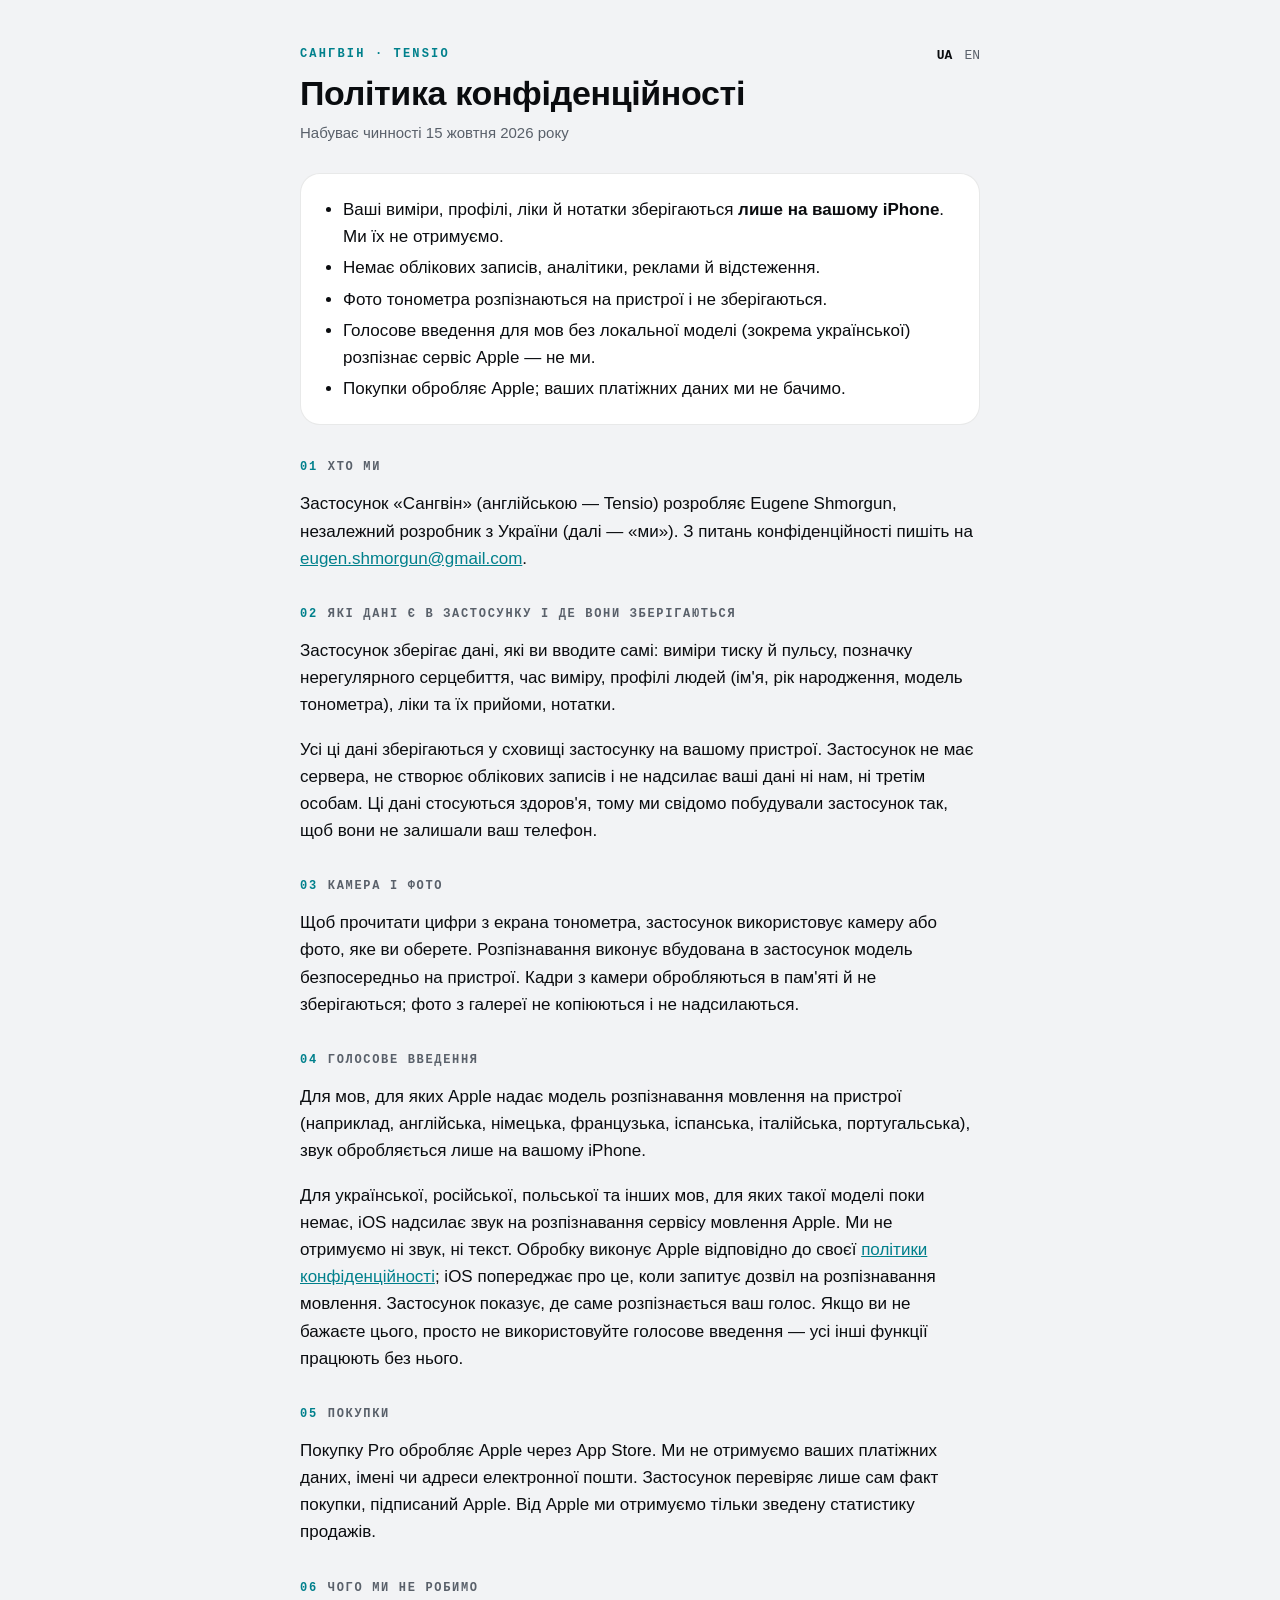
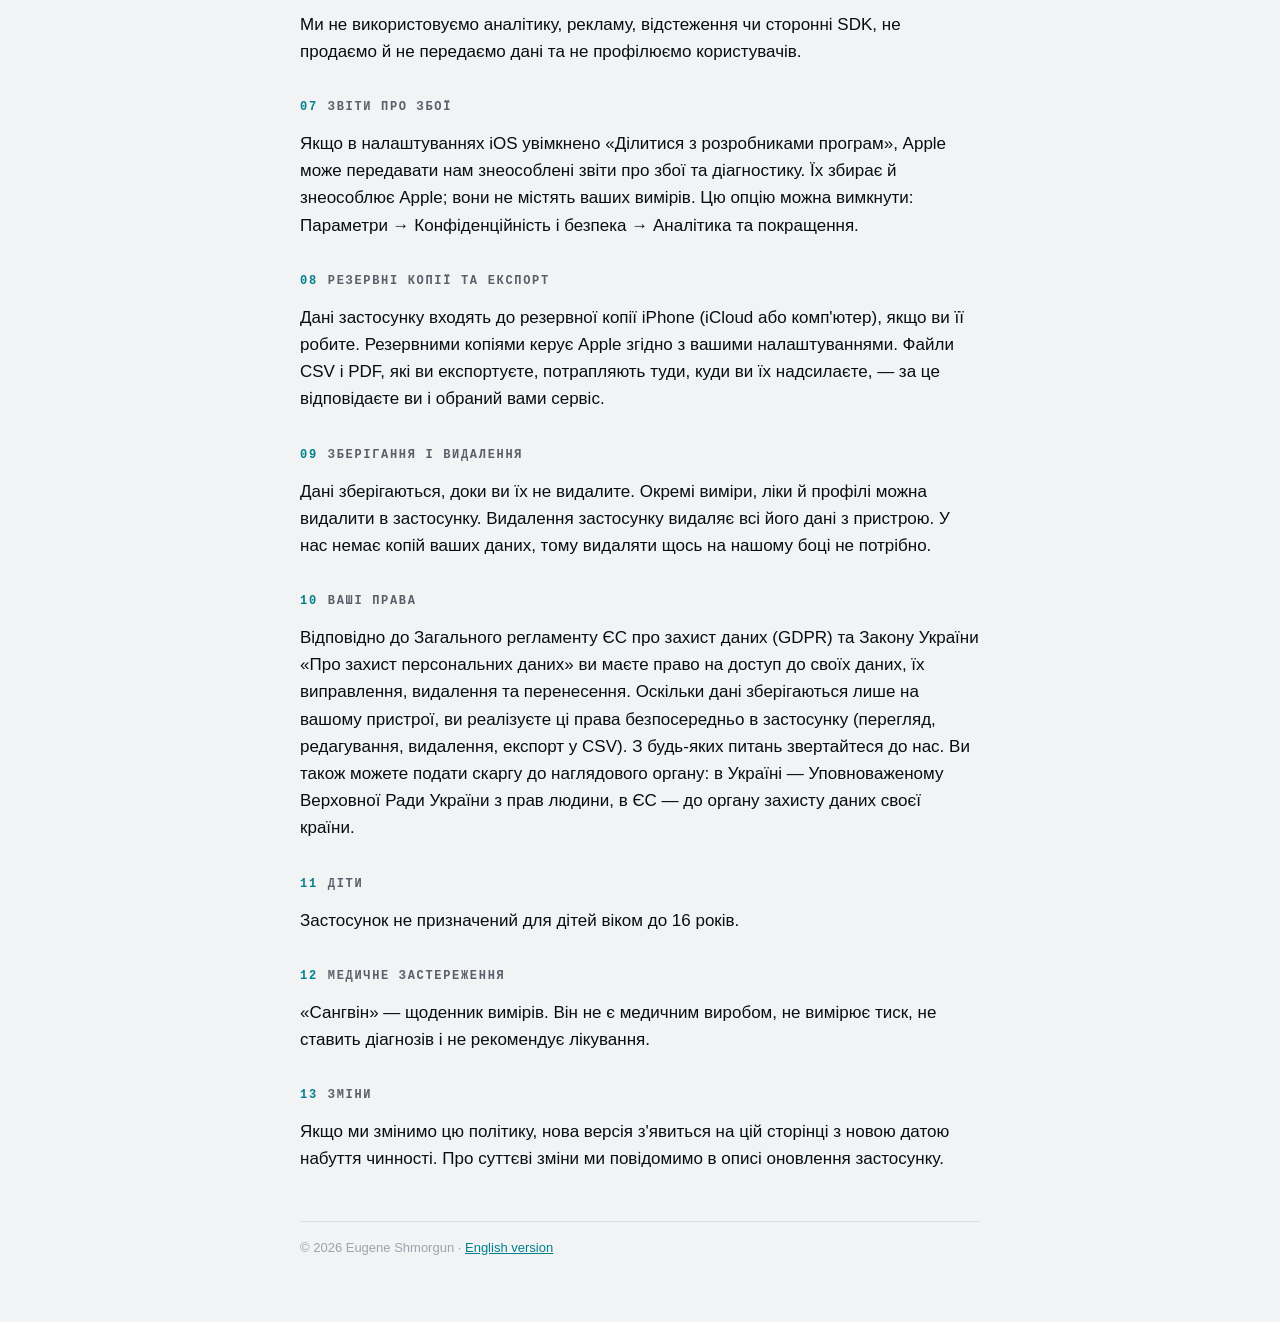
==== privacy/index.html @ ed6d034b "Privacy policy and support pages" ====
<!doctype html>
<html lang="uk">
<head>
  <meta charset="utf-8">
  <meta name="viewport" content="width=device-width, initial-scale=1">
  <title>Політика конфіденційності — Сангвін</title>
  <meta name="description" content="Як застосунок Сангвін (Tensio) поводиться з вашими даними: виміри зберігаються лише на вашому iPhone.">
  <link rel="alternate" hreflang="en" href="en.html">
  <link rel="stylesheet" href="../style.css">
</head>
<body>
<main>
  <nav class="lang"><a href="index.html" aria-current="page">UA</a><a href="en.html">EN</a></nav>
  <div class="eyebrow">Сангвін · Tensio</div>
  <h1>Політика конфіденційності</h1>
  <p class="meta">Набуває чинності 15 жовтня 2026 року</p>

  <div class="summary">
    <ul>
      <li>Ваші виміри, профілі, ліки й нотатки зберігаються <strong>лише на вашому iPhone</strong>. Ми їх не отримуємо.</li>
      <li>Немає облікових записів, аналітики, реклами й відстеження.</li>
      <li>Фото тонометра розпізнаються на пристрої і не зберігаються.</li>
      <li>Голосове введення для мов без локальної моделі (зокрема української) розпізнає сервіс Apple — не ми.</li>
      <li>Покупки обробляє Apple; ваших платіжних даних ми не бачимо.</li>
    </ul>
  </div>

  <h2><span class="n">01</span> Хто ми</h2>
  <p>Застосунок «Сангвін» (англійською — Tensio) розробляє Eugene Shmorgun, незалежний розробник з України (далі — «ми»). З питань конфіденційності пишіть на <a href="mailto:eugen.shmorgun@gmail.com">eugen.shmorgun@gmail.com</a>.</p>

  <h2><span class="n">02</span> Які дані є в застосунку і де вони зберігаються</h2>
  <p>Застосунок зберігає дані, які ви вводите самі: виміри тиску й пульсу, позначку нерегулярного серцебиття, час виміру, профілі людей (ім'я, рік народження, модель тонометра), ліки та їх прийоми, нотатки.</p>
  <p>Усі ці дані зберігаються у сховищі застосунку на вашому пристрої. Застосунок не має сервера, не створює облікових записів і не надсилає ваші дані ні нам, ні третім особам. Ці дані стосуються здоров'я, тому ми свідомо побудували застосунок так, щоб вони не залишали ваш телефон.</p>

  <h2><span class="n">03</span> Камера і фото</h2>
  <p>Щоб прочитати цифри з екрана тонометра, застосунок використовує камеру або фото, яке ви оберете. Розпізнавання виконує вбудована в застосунок модель безпосередньо на пристрої. Кадри з камери обробляються в пам'яті й не зберігаються; фото з галереї не копіюються і не надсилаються.</p>

  <h2><span class="n">04</span> Голосове введення</h2>
  <p>Для мов, для яких Apple надає модель розпізнавання мовлення на пристрої (наприклад, англійська, німецька, французька, іспанська, італійська, португальська), звук обробляється лише на вашому iPhone.</p>
  <p>Для української, російської, польської та інших мов, для яких такої моделі поки немає, iOS надсилає звук на розпізнавання сервісу мовлення Apple. Ми не отримуємо ні звук, ні текст. Обробку виконує Apple відповідно до своєї <a href="https://www.apple.com/legal/privacy/">політики конфіденційності</a>; iOS попереджає про це, коли запитує дозвіл на розпізнавання мовлення. Застосунок показує, де саме розпізнається ваш голос. Якщо ви не бажаєте цього, просто не використовуйте голосове введення — усі інші функції працюють без нього.</p>

  <h2><span class="n">05</span> Покупки</h2>
  <p>Покупку Pro обробляє Apple через App Store. Ми не отримуємо ваших платіжних даних, імені чи адреси електронної пошти. Застосунок перевіряє лише сам факт покупки, підписаний Apple. Від Apple ми отримуємо тільки зведену статистику продажів.</p>

  <h2><span class="n">06</span> Чого ми не робимо</h2>
  <p>Ми не використовуємо аналітику, рекламу, відстеження чи сторонні SDK, не продаємо й не передаємо дані та не профілюємо користувачів.</p>

  <h2><span class="n">07</span> Звіти про збої</h2>
  <p>Якщо в налаштуваннях iOS увімкнено «Ділитися з розробниками програм», Apple може передавати нам знеособлені звіти про збої та діагностику. Їх збирає й знеособлює Apple; вони не містять ваших вимірів. Цю опцію можна вимкнути: Параметри → Конфіденційність і безпека → Аналітика та покращення.</p>

  <h2><span class="n">08</span> Резервні копії та експорт</h2>
  <p>Дані застосунку входять до резервної копії iPhone (iCloud або комп'ютер), якщо ви її робите. Резервними копіями керує Apple згідно з вашими налаштуваннями. Файли CSV і PDF, які ви експортуєте, потрапляють туди, куди ви їх надсилаєте, — за це відповідаєте ви і обраний вами сервіс.</p>

  <h2><span class="n">09</span> Зберігання і видалення</h2>
  <p>Дані зберігаються, доки ви їх не видалите. Окремі виміри, ліки й профілі можна видалити в застосунку. Видалення застосунку видаляє всі його дані з пристрою. У нас немає копій ваших даних, тому видаляти щось на нашому боці не потрібно.</p>

  <h2><span class="n">10</span> Ваші права</h2>
  <p>Відповідно до Загального регламенту ЄС про захист даних (GDPR) та Закону України «Про захист персональних даних» ви маєте право на доступ до своїх даних, їх виправлення, видалення та перенесення. Оскільки дані зберігаються лише на вашому пристрої, ви реалізуєте ці права безпосередньо в застосунку (перегляд, редагування, видалення, експорт у CSV). З будь-яких питань звертайтеся до нас. Ви також можете подати скаргу до наглядового органу: в Україні — Уповноваженому Верховної Ради України з прав людини, в ЄС — до органу захисту даних своєї країни.</p>

  <h2><span class="n">11</span> Діти</h2>
  <p>Застосунок не призначений для дітей віком до 16 років.</p>

  <h2><span class="n">12</span> Медичне застереження</h2>
  <p>«Сангвін» — щоденник вимірів. Він не є медичним виробом, не вимірює тиск, не ставить діагнозів і не рекомендує лікування.</p>

  <h2><span class="n">13</span> Зміни</h2>
  <p>Якщо ми змінимо цю політику, нова версія з'явиться на цій сторінці з новою датою набуття чинності. Про суттєві зміни ми повідомимо в описі оновлення застосунку.</p>

  <footer>© 2026 Eugene Shmorgun · <a href="en.html">English version</a></footer>
</main>
</body>
</html>
---- style.css ----
:root {
  --canvas: #f2f3f5; --surface: #ffffff; --ink: #0a0c0f; --ink-2: #59606a; --ink-3: #9ca3ac;
  --hairline: rgba(10, 12, 15, 0.09); --signal: #00808c;
}
@media (prefers-color-scheme: dark) {
  :root:not([data-theme="light"]) {
    --canvas: #090b0e; --surface: #111419; --ink: #f1f3f6; --ink-2: #99a2ad; --ink-3: #58606a;
    --hairline: rgba(255, 255, 255, 0.09); --signal: #5be3ea;
  }
}
* { box-sizing: border-box; }
body {
  margin: 0; background: var(--canvas); color: var(--ink);
  font: 17px/1.6 -apple-system, BlinkMacSystemFont, "SF Pro Text", "Segoe UI", Roboto, sans-serif;
  -webkit-text-size-adjust: 100%;
}
main { max-width: 720px; margin: 0 auto; padding: 48px 20px 64px; }
.eyebrow {
  font: 600 12px/1 ui-monospace, "SF Mono", Menlo, monospace; letter-spacing: 0.18em;
  text-transform: uppercase; color: var(--signal);
}
nav.lang { float: right; font: 13px ui-monospace, "SF Mono", Menlo, monospace; }
nav.lang a { color: var(--ink-2); text-decoration: none; margin-left: 12px; }
nav.lang a[aria-current] { color: var(--ink); font-weight: 600; }
h1 { font-size: 34px; line-height: 1.15; margin: 14px 0 8px; font-stretch: expanded; letter-spacing: -0.01em; }
.meta { color: var(--ink-2); font-size: 15px; margin: 0 0 28px; }
.summary {
  background: var(--surface); border: 0.5px solid var(--hairline); border-radius: 20px;
  padding: 18px 22px; margin: 0 0 36px;
}
.summary ul { margin: 0; padding-left: 20px; }
.summary li { margin: 4px 0; }
h2 {
  font: 600 12px/1 ui-monospace, "SF Mono", Menlo, monospace; letter-spacing: 0.14em; text-transform: uppercase;
  color: var(--ink-2); margin: 36px 0 12px; display: flex; gap: 10px; align-items: center;
}
h2 .n { color: var(--signal); }
p, li { color: var(--ink); }
a { color: var(--signal); }
footer { margin-top: 48px; padding-top: 16px; border-top: 0.5px solid var(--hairline); color: var(--ink-3); font-size: 13px; }
@media (max-width: 480px) { h1 { font-size: 28px; } main { padding-top: 32px; } }
details {
  background: var(--surface); border: 0.5px solid var(--hairline); border-radius: 16px;
  padding: 14px 18px; margin: 10px 0;
}
details summary { cursor: pointer; font-weight: 600; }
details[open] summary { margin-bottom: 8px; }
.contact {
  display: inline-block; margin: 8px 0 4px; padding: 10px 18px; border-radius: 999px;
  background: var(--ink); color: var(--canvas); text-decoration: none; font-weight: 600;
}
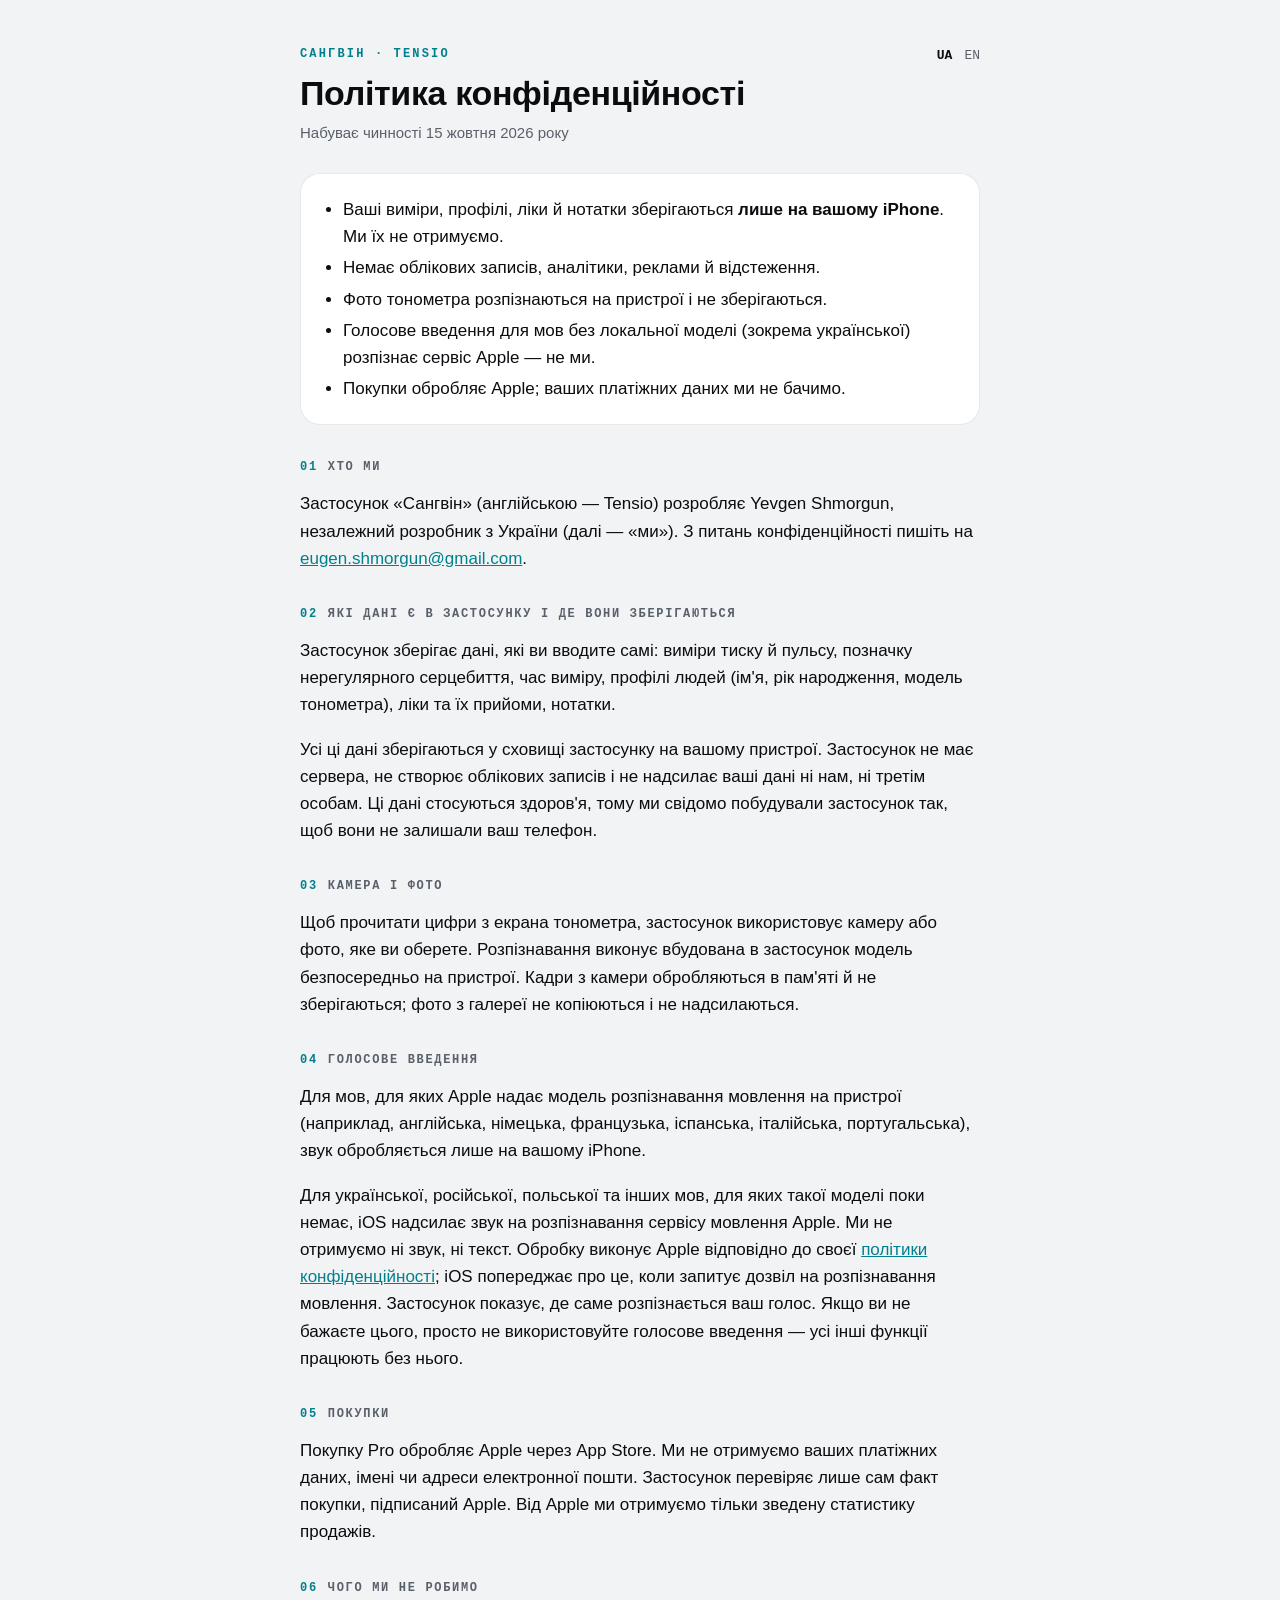
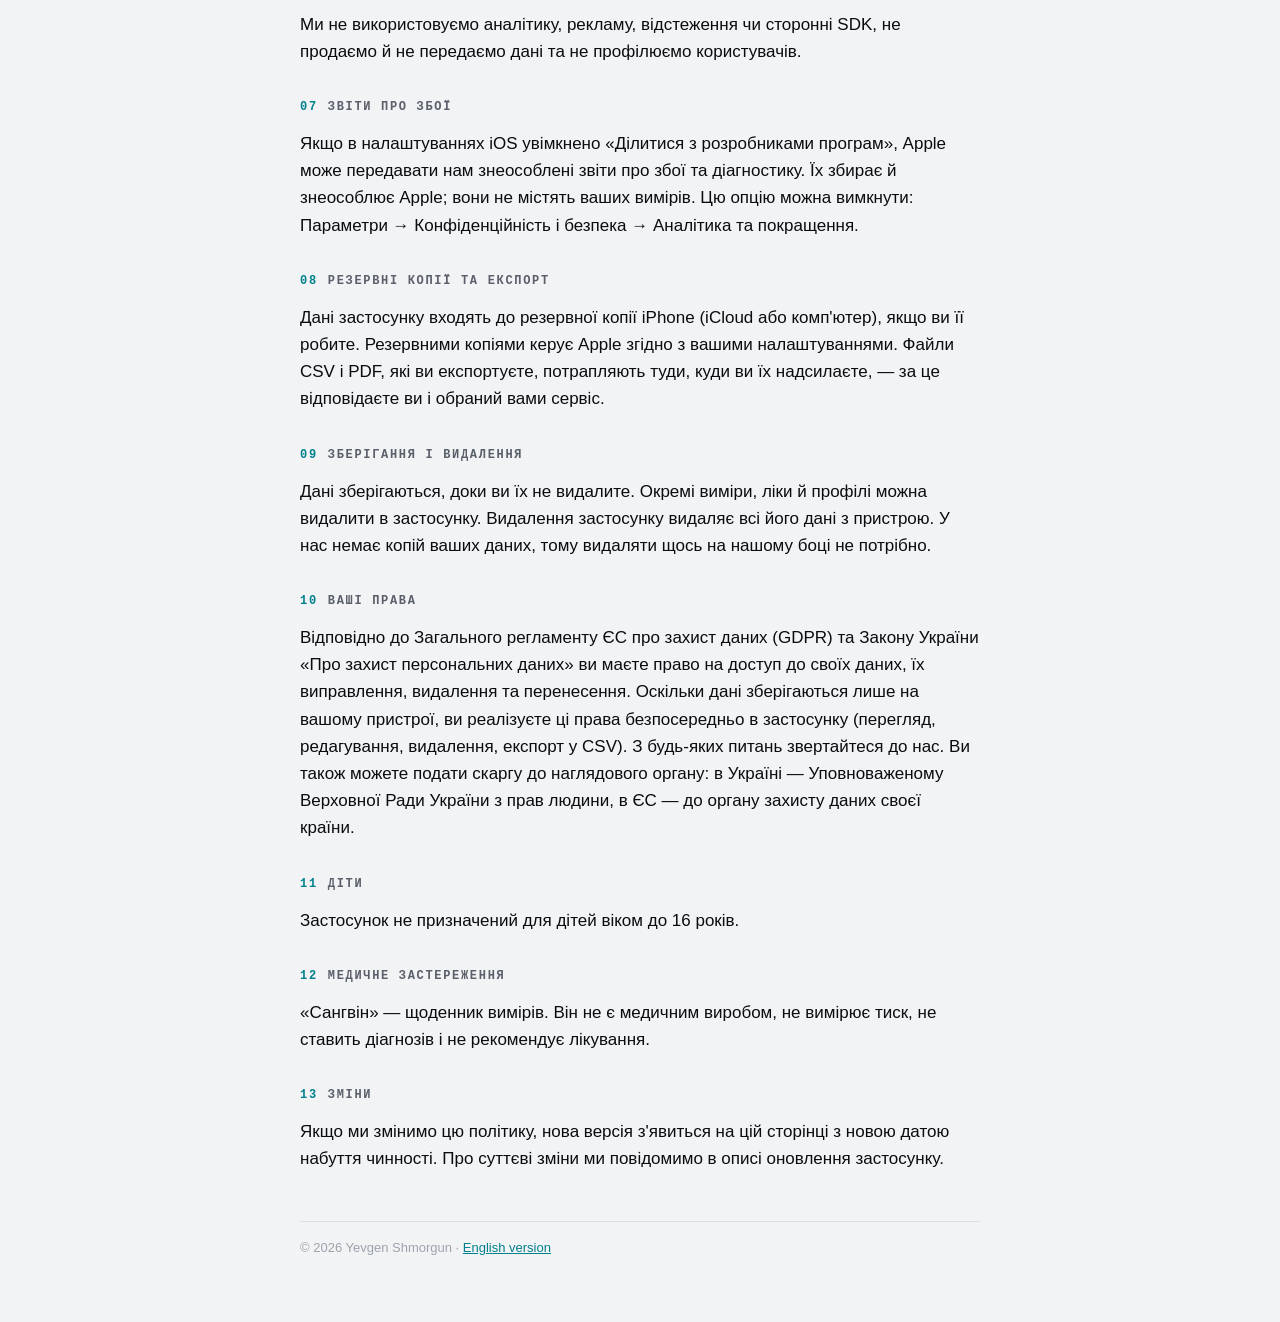
==== commit 24769313: "Use the legal name Yevgen Shmorgun" ====
--- a/privacy/index.html
+++ b/privacy/index.html
@@ -26,7 +26,7 @@
   </div>
 
   <h2><span class="n">01</span> Хто ми</h2>
-  <p>Застосунок «Сангвін» (англійською — Tensio) розробляє Eugene Shmorgun, незалежний розробник з України (далі — «ми»). З питань конфіденційності пишіть на <a href="mailto:eugen.shmorgun@gmail.com">eugen.shmorgun@gmail.com</a>.</p>
+  <p>Застосунок «Сангвін» (англійською — Tensio) розробляє Yevgen Shmorgun, незалежний розробник з України (далі — «ми»). З питань конфіденційності пишіть на <a href="mailto:eugen.shmorgun@gmail.com">eugen.shmorgun@gmail.com</a>.</p>
 
   <h2><span class="n">02</span> Які дані є в застосунку і де вони зберігаються</h2>
   <p>Застосунок зберігає дані, які ви вводите самі: виміри тиску й пульсу, позначку нерегулярного серцебиття, час виміру, профілі людей (ім'я, рік народження, модель тонометра), ліки та їх прийоми, нотатки.</p>
@@ -66,7 +66,7 @@
   <h2><span class="n">13</span> Зміни</h2>
   <p>Якщо ми змінимо цю політику, нова версія з'явиться на цій сторінці з новою датою набуття чинності. Про суттєві зміни ми повідомимо в описі оновлення застосунку.</p>
 
-  <footer>© 2026 Eugene Shmorgun · <a href="en.html">English version</a></footer>
+  <footer>© 2026 Yevgen Shmorgun · <a href="en.html">English version</a></footer>
 </main>
 </body>
 </html>
